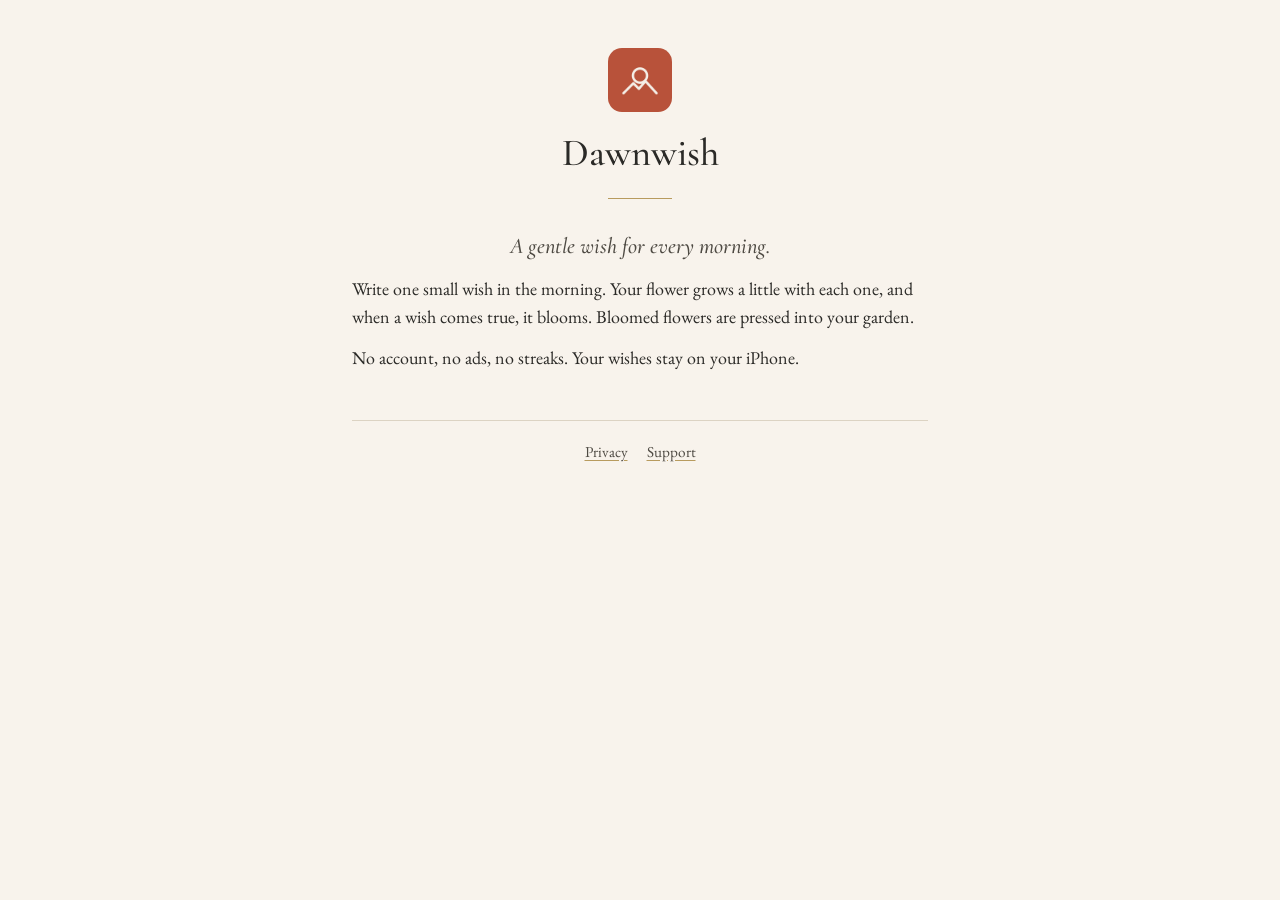
==== index.html @ 0c04415c "Add privacy and support pages" ====
<!doctype html>
<html lang="en">
<head>
  <meta charset="utf-8">
  <meta name="viewport" content="width=device-width, initial-scale=1">
  <title>Dawnwish</title>
  <meta name="description" content="A gentle wish for every morning.">
  <link rel="icon" href="icon.png">
  <link rel="stylesheet" href="style.css">
</head>
<body>
<main>
  <img class="seal" src="icon.png" alt="">
  <h1>Dawnwish</h1>
  <hr class="ornament">
  <p class="lead">A gentle wish for every morning.</p>
  <p>Write one small wish in the morning. Your flower grows a little with each one, and when a wish comes true, it blooms. Bloomed flowers are pressed into your garden.</p>
  <p>No account, no ads, no streaks. Your wishes stay on your iPhone.</p>

  <footer>
    <a href="privacy.html">Privacy</a>
    <a href="support.html">Support</a>
  </footer>
</main>
</body>
</html>
---- style.css ----
/* Dawnwish public pages: privacy and support. Colours and fonts follow src/theme/tokens.ts. */

@font-face { font-family: "Cormorant Garamond"; font-weight: 500; font-style: normal; font-display: swap; src: url("fonts/CormorantGaramond_500Medium.ttf") format("truetype"); }
@font-face { font-family: "Cormorant Garamond"; font-weight: 500; font-style: italic; font-display: swap; src: url("fonts/CormorantGaramond_500Medium_Italic.ttf") format("truetype"); }
@font-face { font-family: "EB Garamond"; font-weight: 400; font-style: normal; font-display: swap; src: url("fonts/EBGaramond_400Regular.ttf") format("truetype"); }
@font-face { font-family: "EB Garamond"; font-weight: 400; font-style: italic; font-display: swap; src: url("fonts/EBGaramond_400Regular_Italic.ttf") format("truetype"); }

:root {
  --paper: #F8F3EC;
  --card: #FBF6EC;
  --ink: #2B2A27;
  --ink-soft: #4E4A43;
  --gold: #B89B5E;
  --hairline: #DCD3C3;
  --display: "Cormorant Garamond", Georgia, serif;
  --body: "EB Garamond", Georgia, serif;
}

* { box-sizing: border-box; }

html { -webkit-text-size-adjust: 100%; }

body {
  margin: 0;
  background: var(--paper);
  color: var(--ink);
  font-family: var(--body);
  font-size: 1.125rem;
  line-height: 1.55;
}

main {
  max-width: 38rem;
  margin: 0 auto;
  padding: 3rem 1rem 4rem;
}

.seal { display: block; width: 64px; height: 64px; margin: 0 auto 1.25rem; border-radius: 14px; }

.eyebrow {
  margin: 0;
  text-align: center;
  font-size: 0.75rem;
  letter-spacing: 0.18em;
  text-transform: uppercase;
  color: var(--ink-soft);
}

h1 {
  margin: 0.4rem 0 0;
  text-align: center;
  font-family: var(--display);
  font-weight: 500;
  font-size: 2.4rem;
  line-height: 1.1;
}

.ornament { display: block; width: 4rem; height: 1px; margin: 1.5rem auto 2rem; background: var(--gold); border: 0; }

.lead {
  text-align: center;
  font-family: var(--display);
  font-style: italic;
  font-size: 1.4rem;
  line-height: 1.35;
  color: var(--ink-soft);
}

h2 {
  margin: 2.25rem 0 0.5rem;
  font-family: var(--display);
  font-weight: 500;
  font-size: 1.6rem;
  line-height: 1.2;
}

p, li { margin: 0 0 0.85rem; }
ul { padding-left: 1.2rem; }

a { color: var(--ink); text-decoration-color: var(--gold); text-underline-offset: 0.18em; }

.card {
  margin: 1.5rem 0;
  padding: 1.1rem 1.25rem;
  background: var(--card);
  border: 1px solid var(--hairline);
  border-radius: 6px;
}
.card p:last-child { margin-bottom: 0; }

.meta { color: var(--ink-soft); font-style: italic; font-size: 1rem; text-align: center; }

footer {
  margin-top: 3rem;
  padding-top: 1.25rem;
  border-top: 1px solid var(--hairline);
  text-align: center;
  font-size: 0.95rem;
  color: var(--ink-soft);
}
footer a { margin: 0 0.5rem; color: var(--ink-soft); }
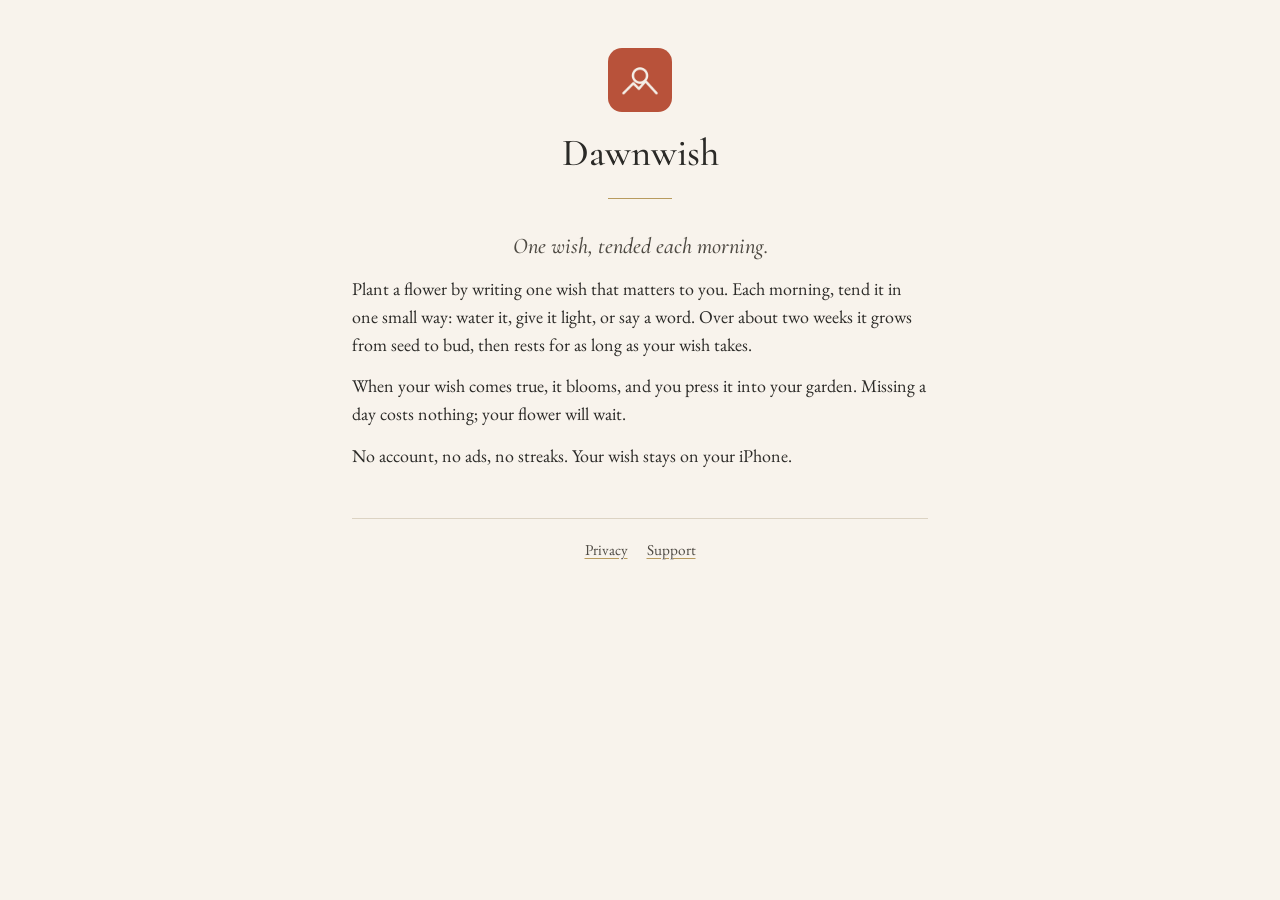
==== commit 36f157b3: "Add files via upload" ====
--- a/index.html
+++ b/index.html
@@ -4,7 +4,7 @@
   <meta charset="utf-8">
   <meta name="viewport" content="width=device-width, initial-scale=1">
   <title>Dawnwish</title>
-  <meta name="description" content="A gentle wish for every morning.">
+  <meta name="description" content="Plant one wish that matters, and tend it each morning.">
   <link rel="icon" href="icon.png">
   <link rel="stylesheet" href="style.css">
 </head>
@@ -13,9 +13,10 @@
   <img class="seal" src="icon.png" alt="">
   <h1>Dawnwish</h1>
   <hr class="ornament">
-  <p class="lead">A gentle wish for every morning.</p>
-  <p>Write one small wish in the morning. Your flower grows a little with each one, and when a wish comes true, it blooms. Bloomed flowers are pressed into your garden.</p>
-  <p>No account, no ads, no streaks. Your wishes stay on your iPhone.</p>
+  <p class="lead">One wish, tended each morning.</p>
+  <p>Plant a flower by writing one wish that matters to you. Each morning, tend it in one small way: water it, give it light, or say a word. Over about two weeks it grows from seed to bud, then rests for as long as your wish takes.</p>
+  <p>When your wish comes true, it blooms, and you press it into your garden. Missing a day costs nothing; your flower will wait.</p>
+  <p>No account, no ads, no streaks. Your wish stays on your iPhone.</p>
 
   <footer>
     <a href="privacy.html">Privacy</a>
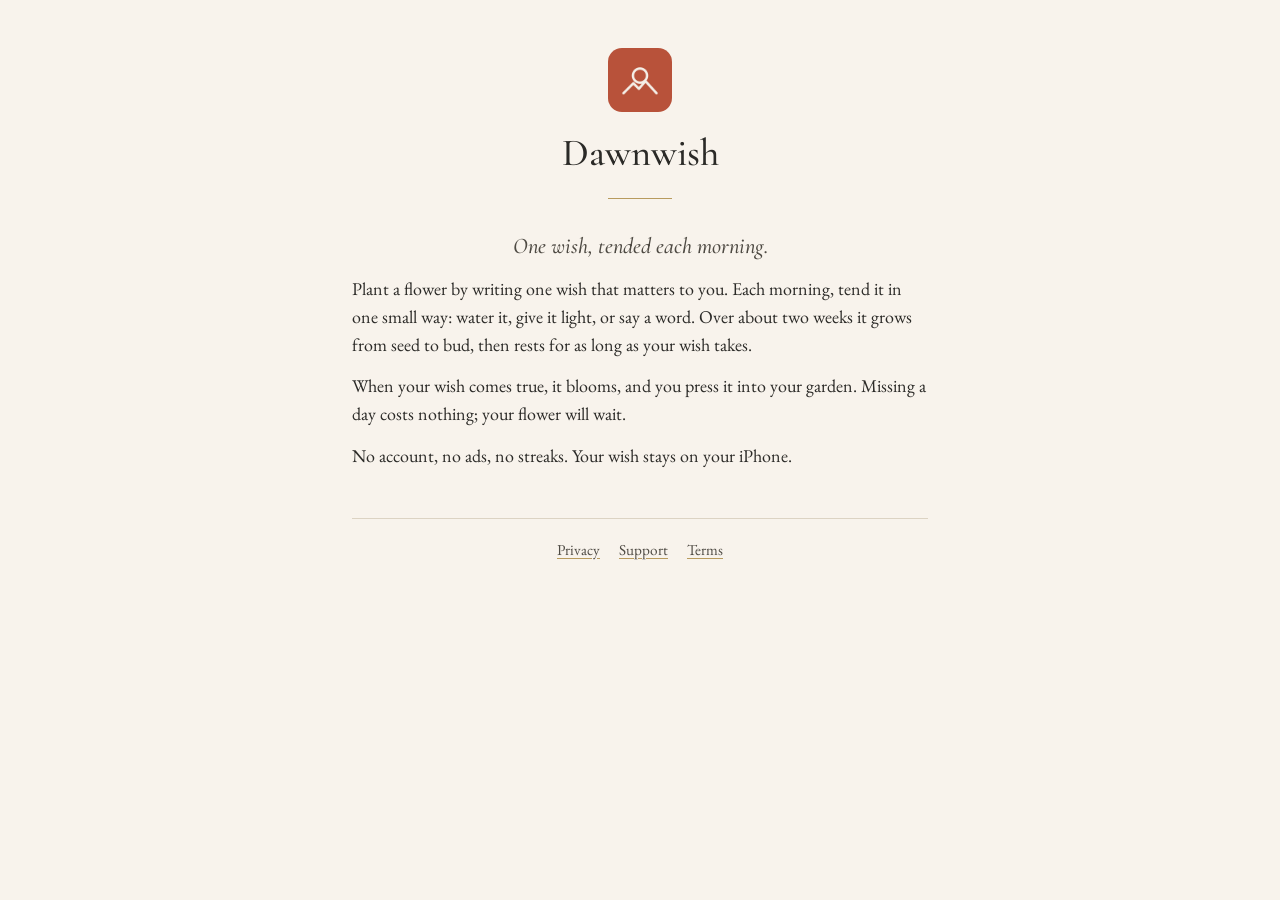
==== commit 92fcd85b: "Add Terms of use and footer links" ====
--- a/index.html
+++ b/index.html
@@ -21,6 +21,7 @@
   <footer>
     <a href="privacy.html">Privacy</a>
     <a href="support.html">Support</a>
+    <a href="terms.html">Terms</a>
   </footer>
 </main>
 </body>
